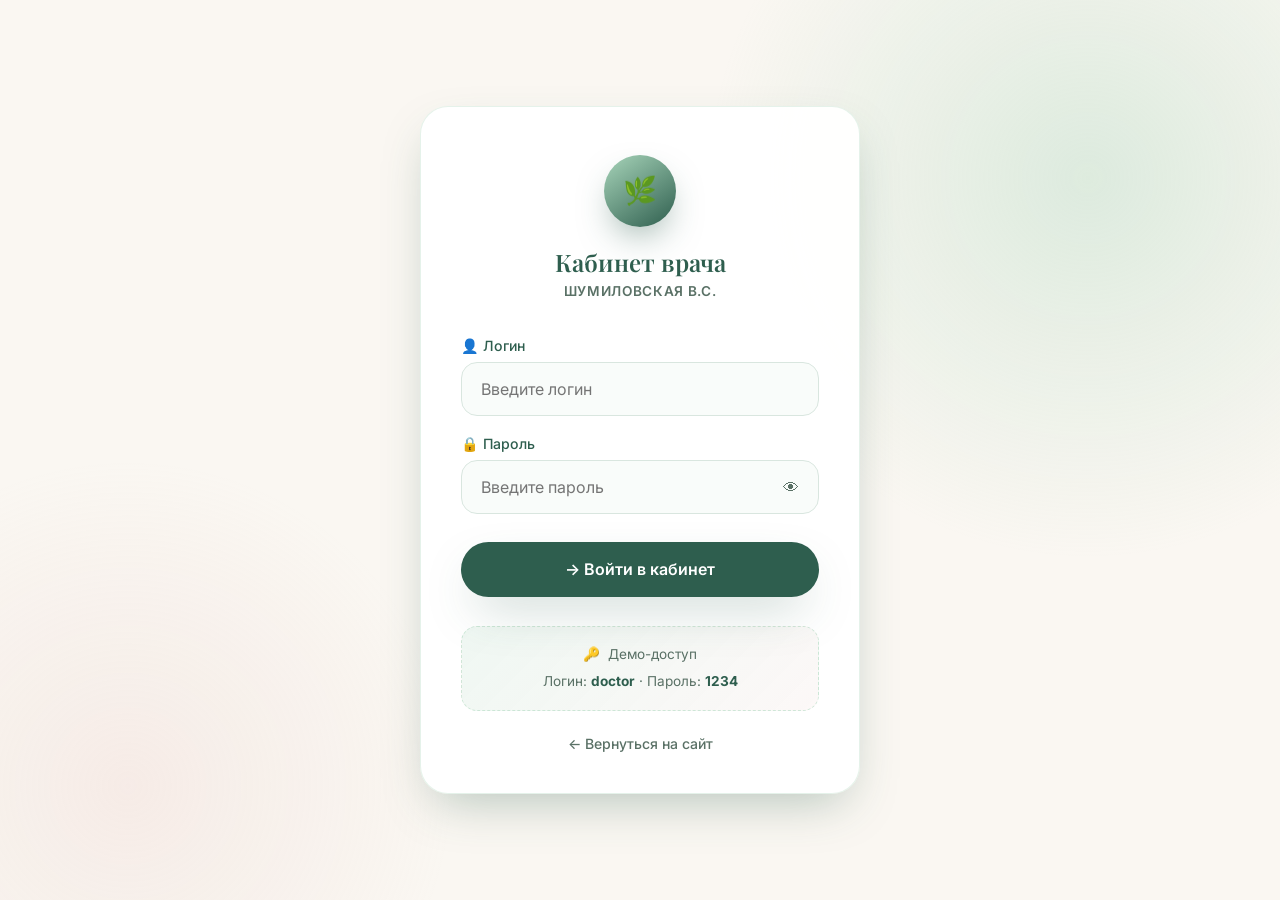
==== login.html @ a2372169 "Add files via upload" ====
<!DOCTYPE html>
<html lang="ru">
<head>
<meta charset="UTF-8">
<meta name="viewport" content="width=device-width, initial-scale=1.0">
<meta name="description" content="Вход в кабинет главного врача">
<title>Вход в кабинет · Шумиловская В.С.</title>
<link rel="preconnect" href="https://fonts.googleapis.com">
<link rel="preconnect" href="https://fonts.gstatic.com" crossorigin>
<link rel="preload" as="style" href="https://fonts.googleapis.com/css2?family=Inter:wght@400;500;600;700&family=Playfair+Display:wght@500;600&display=swap">
<link rel="stylesheet" href="https://fonts.googleapis.com/css2?family=Inter:wght@400;500;600;700&family=Playfair+Display:wght@500;600&display=swap" media="print" onload="this.media='all'">
<noscript><link rel="stylesheet" href="https://fonts.googleapis.com/css2?family=Inter:wght@400;500;600;700&family=Playfair+Display:wght@500;600&display=swap"></noscript>
<link rel="stylesheet" href="css/login.css">
</head>
<body>

<div class="login-wrap">
  <div class="login-logo">
    <div class="login-mark">🌿</div>
    <h1>Кабинет врача</h1>
    <p>Шумиловская В.С.</p>
  </div>

  <form class="login-form" id="loginForm" autocomplete="off">
    <div class="login-error" id="loginError">
      <span>⚠️</span>
      <span id="loginErrorText">Неверный логин или пароль</span>
    </div>
    <div class="form-group">
      <label for="username">👤 Логин</label>
      <input type="text" id="username" placeholder="Введите логин" required autocomplete="off">
    </div>
    <div class="form-group">
      <label for="password">🔒 Пароль</label>
      <div class="pass-wrap">
        <input type="password" id="password" placeholder="Введите пароль" required autocomplete="new-password">
        <button type="button" class="pass-toggle" id="passToggle" aria-label="Показать пароль">👁</button>
      </div>
    </div>
    <button type="submit" class="login-btn">→ Войти в кабинет</button>
  </form>

  <div class="login-hint">
    <div class="hint-line">🔑 <span>Демо-доступ</span></div>
    Логин: <strong>doctor</strong> · Пароль: <strong>1234</strong>
  </div>

  <a href="index.html" class="back-home">← Вернуться на сайт</a>
</div>

<script src="js/login.js" defer></script>
</body>
</html>
---- css/login.css ----
:root{
  --mint-light:#A8D5BA;--mint-medium:#7FBF9F;--emerald-deep:#2E5E4E;--emerald-dark:#1B3D31;
  --cream:#FAF7F2;--gold-sand:#D4B483;--gold-deep:#B89355;--white:#fff;
  --text:#1F2E28;--text-soft:#5A7166;--danger:#C97A6D;
  --shadow-glow:0 20px 50px -15px rgba(46,94,78,0.35);
  --radius-large:28px;
  --transition:all 0.4s cubic-bezier(0.2,0.9,0.4,1);
}
*{margin:0;padding:0;box-sizing:border-box}
body{font-family:'Inter',system-ui,sans-serif;background:var(--cream);color:var(--text);min-height:100vh;display:flex;align-items:center;justify-content:center;padding:1.5rem;position:relative;overflow-x:hidden;animation:pageFadeIn 0.5s ease}
@keyframes pageFadeIn{from{opacity:0}to{opacity:1}}
body::before{content:'';position:fixed;top:-30%;right:-20%;width:70vw;height:70vw;background:radial-gradient(circle,rgba(168,213,186,0.35) 0%,transparent 60%);border-radius:50%;z-index:0;pointer-events:none;animation:breathe 10s ease-in-out infinite}
body::after{content:'';position:fixed;bottom:-30%;left:-20%;width:60vw;height:60vw;background:radial-gradient(circle,rgba(232,197,192,0.22) 0%,transparent 60%);border-radius:50%;z-index:0;pointer-events:none;animation:breathe 13s ease-in-out infinite reverse}
@keyframes breathe{0%,100%{transform:scale(1)}50%{transform:scale(1.15)}}

.login-wrap{position:relative;z-index:1;width:100%;max-width:440px;background:rgba(255,255,255,0.95);border-radius:var(--radius-large);padding:3rem 2.5rem 2.5rem;box-shadow:var(--shadow-glow);border:1px solid rgba(168,213,186,0.3);animation:cardIn 0.8s cubic-bezier(0.2,0.9,0.4,1)}
@keyframes cardIn{from{opacity:0;transform:translateY(30px) scale(0.97)}to{opacity:1;transform:translateY(0) scale(1)}}

.login-logo{display:flex;flex-direction:column;align-items:center;text-align:center;margin-bottom:2.4rem}
.login-mark{width:72px;height:72px;border-radius:50%;margin-bottom:1.2rem;background:linear-gradient(145deg,var(--mint-light),var(--emerald-deep));display:flex;align-items:center;justify-content:center;color:#fff;font-size:1.7rem;box-shadow:0 16px 35px -10px rgba(46,94,78,0.5);animation:markIn 0.8s cubic-bezier(0.2,0.9,0.4,1) 0.2s backwards,floatMark 5s ease-in-out 1s infinite}
@keyframes markIn{from{transform:scale(0) rotate(-180deg)}to{transform:scale(1) rotate(0)}}
@keyframes floatMark{0%,100%{transform:translateY(0)}50%{transform:translateY(-8px)}}
.login-logo h1{font-family:'Playfair Display',serif;font-size:1.5rem;color:var(--emerald-deep);font-weight:600;margin-bottom:0.3rem}
.login-logo p{font-size:0.85rem;color:var(--text-soft);letter-spacing:0.05em;text-transform:uppercase;font-weight:600}

.login-form{display:flex;flex-direction:column;gap:1.2rem}
.login-form .form-group label{display:flex;align-items:center;gap:0.5rem;font-weight:500;color:var(--emerald-deep);margin-bottom:0.5rem;font-size:0.88rem}
.login-form input{width:100%;padding:1rem 1.2rem;border-radius:16px;border:1.5px solid #d9e6df;font-family:inherit;font-size:1rem;background:#F9FCFA;transition:var(--transition);color:var(--text)}
.login-form input:hover{border-color:rgba(168,213,186,0.7)}
.login-form input:focus{outline:none;border-color:var(--mint-medium);background:#fff;box-shadow:0 0 0 4px rgba(168,213,186,0.2);transform:translateY(-2px)}
.pass-wrap{position:relative}
.pass-toggle{position:absolute;right:14px;top:50%;transform:translateY(-50%);color:var(--text-soft);font-size:1rem;padding:0.4rem;transition:var(--transition);cursor:pointer;background:none;border:none}
.pass-toggle:hover{color:var(--emerald-deep);transform:translateY(-50%) scale(1.15)}

.login-btn{width:100%;padding:1.1rem;border-radius:50px;font-weight:600;font-size:1rem;background:var(--emerald-deep);color:#fff;margin-top:0.5rem;box-shadow:var(--shadow-glow);transition:var(--transition);display:flex;align-items:center;justify-content:center;gap:0.6rem;border:none;cursor:pointer;font-family:inherit;position:relative;overflow:hidden}
.login-btn::before{content:'';position:absolute;top:50%;left:50%;width:0;height:0;border-radius:50%;background:rgba(255,255,255,0.2);transform:translate(-50%,-50%);transition:width 0.7s ease,height 0.7s ease}
.login-btn:hover::before{width:400px;height:400px}
.login-btn:hover{background:var(--emerald-dark);transform:translateY(-3px);box-shadow:0 25px 55px -15px rgba(46,94,78,0.5)}

.login-error{display:none;background:linear-gradient(135deg,rgba(201,122,109,0.15),rgba(201,122,109,0.1));border:1.5px solid rgba(201,122,109,0.4);color:#9C4F42;padding:0.85rem 1rem;border-radius:14px;font-size:0.9rem;font-weight:500;align-items:center;gap:0.6rem}
.login-error.show{display:flex;animation:shake 0.4s ease}
@keyframes shake{0%,100%{transform:translateX(0)}25%{transform:translateX(-6px)}75%{transform:translateX(6px)}}

.login-hint{margin-top:1.8rem;padding:1.1rem 1.2rem;border-radius:16px;background:linear-gradient(135deg,rgba(168,213,186,0.18),rgba(232,197,192,0.12));border:1px dashed rgba(168,213,186,0.5);font-size:0.85rem;color:var(--text-soft);text-align:center;line-height:1.6;transition:var(--transition)}
.login-hint:hover{transform:scale(1.02);border-color:var(--mint-medium)}
.login-hint strong{color:var(--emerald-deep)}
.login-hint .hint-line{display:flex;align-items:center;justify-content:center;gap:0.5rem;margin-bottom:0.3rem}

.back-home{display:inline-flex;align-items:center;gap:0.5rem;margin-top:1.5rem;font-size:0.88rem;color:var(--text-soft);font-weight:500;transition:var(--transition);justify-content:center;width:100%;text-decoration:none}
.back-home:hover{color:var(--emerald-deep);transform:translateX(-4px)}

@media (max-width:480px){.login-wrap{padding:2.2rem 1.6rem 2rem}}
@media (prefers-reduced-motion:reduce){*,*::before,*::after{animation-duration:0.01ms !important;transition-duration:0.01ms !important}}
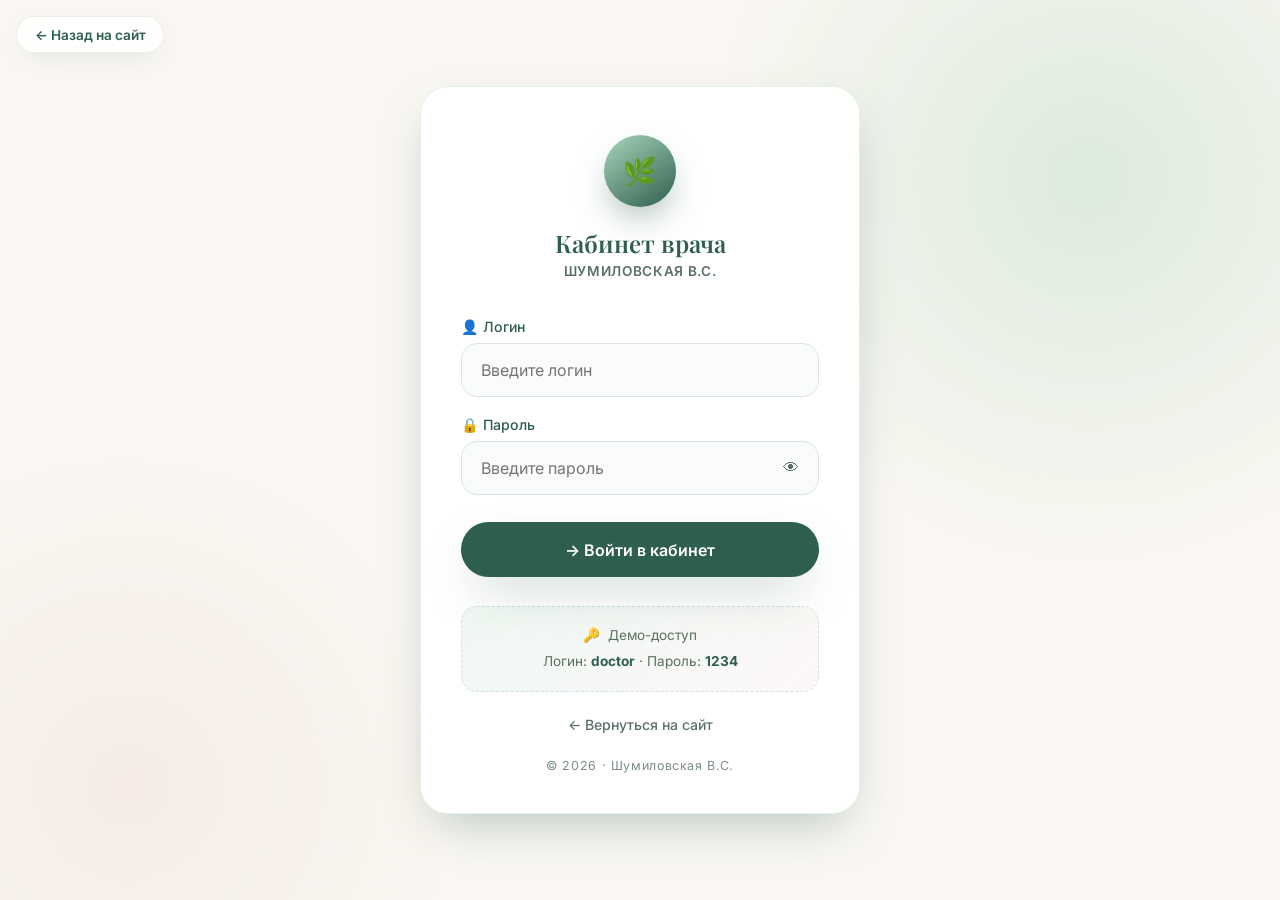
==== commit b0cce806: "Add files via upload" ====
--- a/login.html
+++ b/login.html
@@ -13,6 +13,8 @@
 <link rel="stylesheet" href="css/login.css">
 </head>
 <body>
+
+<a href="index.html" class="back-to-site" aria-label="Вернуться на сайт">← Назад на сайт</a>
 
 <div class="login-wrap">
   <div class="login-logo">
@@ -46,6 +48,8 @@
   </div>
 
   <a href="index.html" class="back-home">← Вернуться на сайт</a>
+
+  <div class="login-copy">© 2026 · Шумиловская В.С.</div>
 </div>
 
 <script src="js/login.js" defer></script>
--- a/css/login.css
+++ b/css/login.css
@@ -12,6 +12,10 @@
 body::before{content:'';position:fixed;top:-30%;right:-20%;width:70vw;height:70vw;background:radial-gradient(circle,rgba(168,213,186,0.35) 0%,transparent 60%);border-radius:50%;z-index:0;pointer-events:none;animation:breathe 10s ease-in-out infinite}
 body::after{content:'';position:fixed;bottom:-30%;left:-20%;width:60vw;height:60vw;background:radial-gradient(circle,rgba(232,197,192,0.22) 0%,transparent 60%);border-radius:50%;z-index:0;pointer-events:none;animation:breathe 13s ease-in-out infinite reverse}
 @keyframes breathe{0%,100%{transform:scale(1)}50%{transform:scale(1.15)}}
+
+/* Ссылка «Назад на сайт» — видна на телефоне */
+.back-to-site{position:fixed;top:1rem;left:1rem;z-index:10;display:inline-flex;align-items:center;gap:0.5rem;padding:0.6rem 1.1rem;background:rgba(255,255,255,0.9);backdrop-filter:blur(15px);-webkit-backdrop-filter:blur(15px);border-radius:50px;font-size:0.85rem;font-weight:600;color:var(--emerald-deep);text-decoration:none;box-shadow:0 8px 25px -10px rgba(46,94,78,0.2);transition:var(--transition);border:1px solid rgba(168,213,186,0.3)}
+.back-to-site:hover{background:var(--emerald-deep);color:#fff;transform:translateY(-2px)}
 
 .login-wrap{position:relative;z-index:1;width:100%;max-width:440px;background:rgba(255,255,255,0.95);border-radius:var(--radius-large);padding:3rem 2.5rem 2.5rem;box-shadow:var(--shadow-glow);border:1px solid rgba(168,213,186,0.3);animation:cardIn 0.8s cubic-bezier(0.2,0.9,0.4,1)}
 @keyframes cardIn{from{opacity:0;transform:translateY(30px) scale(0.97)}to{opacity:1;transform:translateY(0) scale(1)}}
@@ -49,5 +53,10 @@
 .back-home{display:inline-flex;align-items:center;gap:0.5rem;margin-top:1.5rem;font-size:0.88rem;color:var(--text-soft);font-weight:500;transition:var(--transition);justify-content:center;width:100%;text-decoration:none}
 .back-home:hover{color:var(--emerald-deep);transform:translateX(-4px)}
 
-@media (max-width:480px){.login-wrap{padding:2.2rem 1.6rem 2rem}}
+.login-copy{margin-top:1.5rem;text-align:center;font-size:0.78rem;color:var(--text-soft);opacity:0.8;letter-spacing:0.05em}
+
+@media (max-width:480px){
+  .login-wrap{padding:2.2rem 1.6rem 2rem}
+  .back-to-site{top:0.7rem;left:0.7rem;padding:0.5rem 0.9rem;font-size:0.8rem}
+}
 @media (prefers-reduced-motion:reduce){*,*::before,*::after{animation-duration:0.01ms !important;transition-duration:0.01ms !important}}
